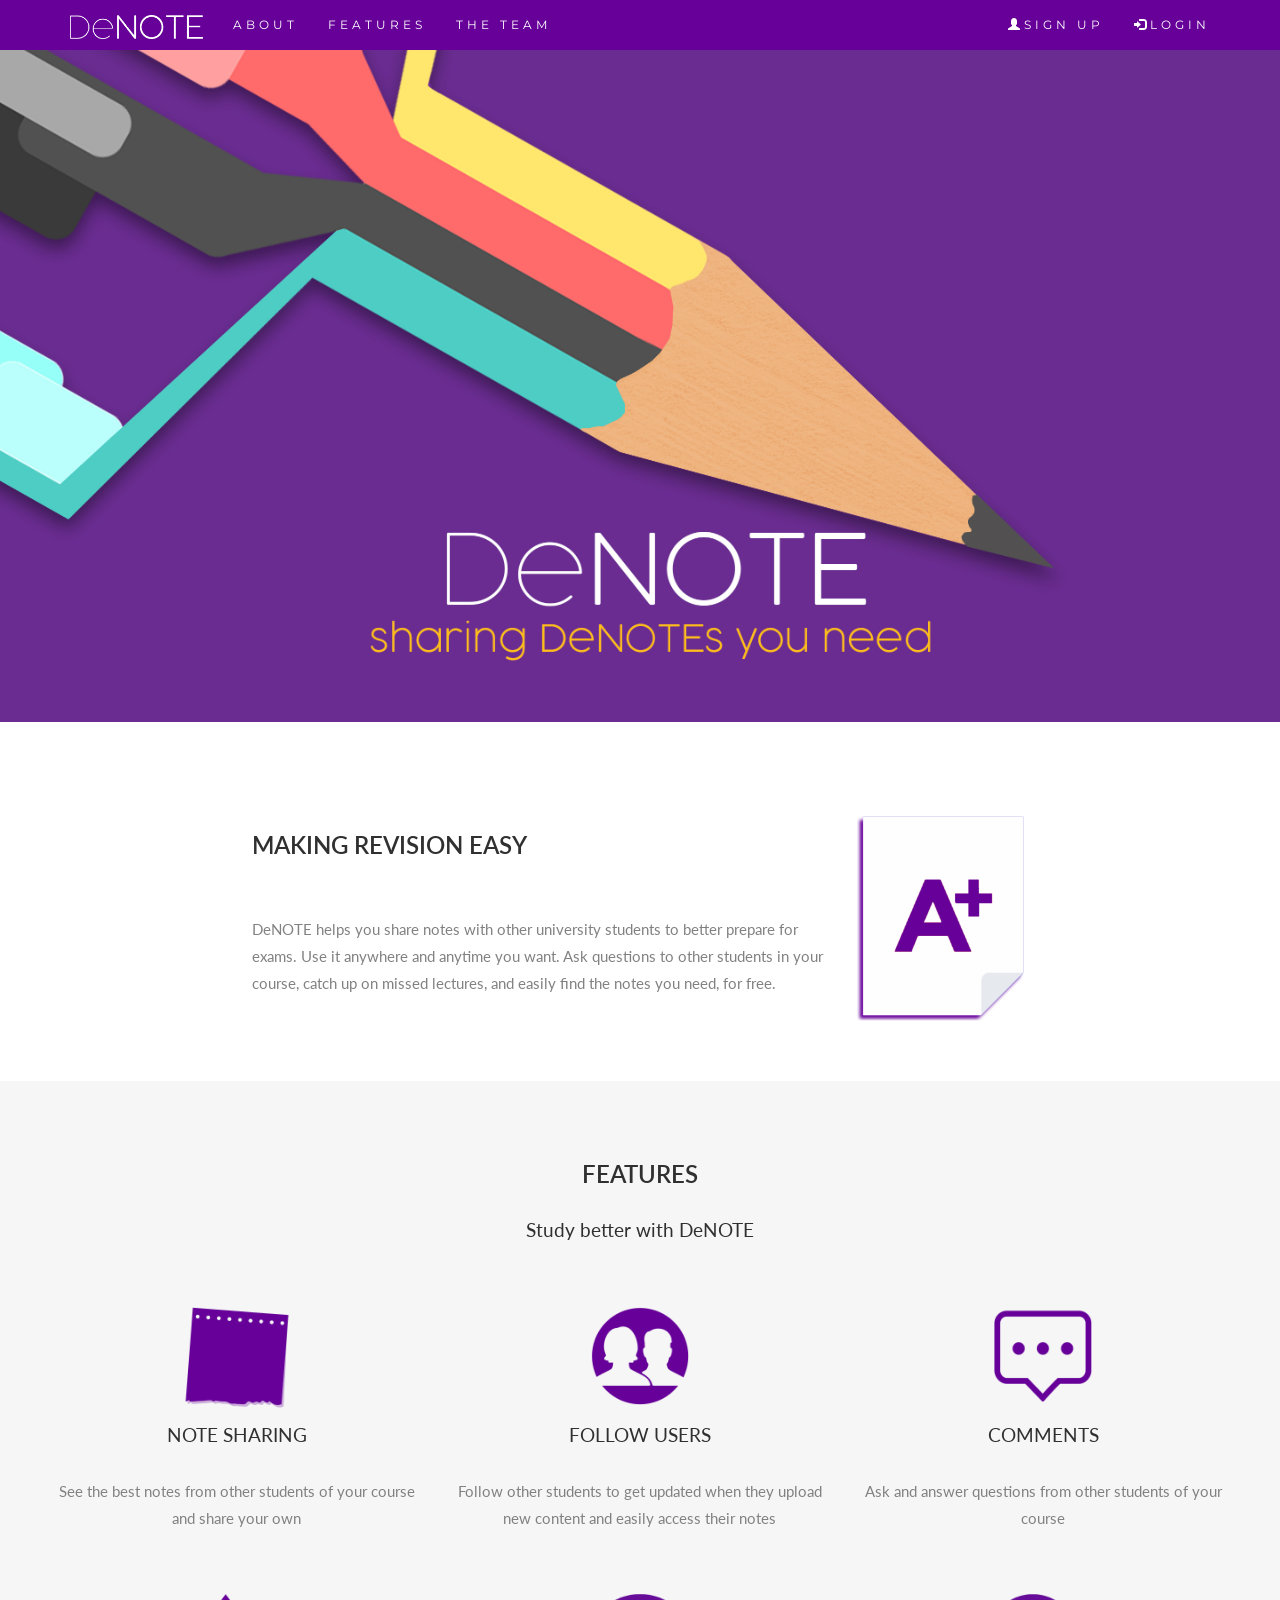
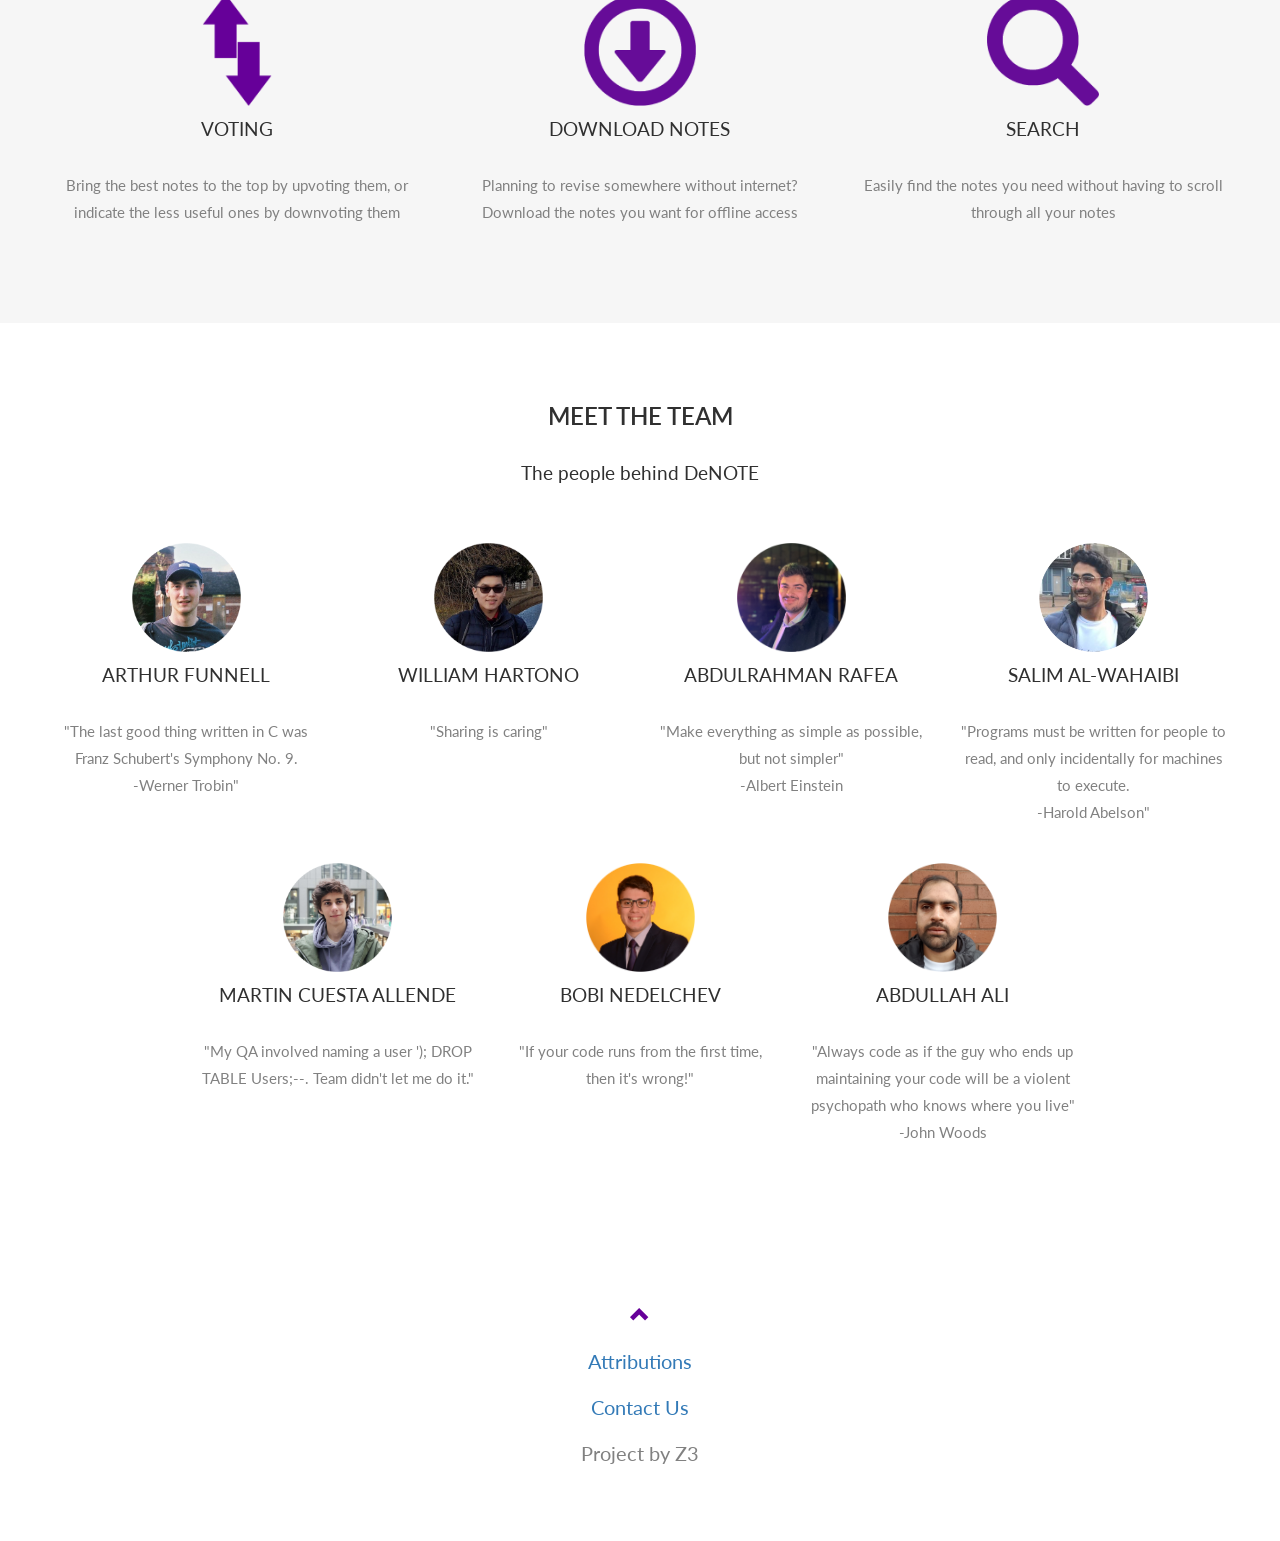
==== index.html @ 0dbfe0a3 "styling" ====
<!DOCTYPE html>
<html lang="en">

  <head>
    <!-- Theme Made By www.w3schools.com -->
    <title>DeNOTE</title>
    <meta charset="utf-8">
    <meta name="viewport" content="width=device-width, initial-scale=1">
    <link rel="stylesheet" href="https://maxcdn.bootstrapcdn.com/bootstrap/3.4.0/css/bootstrap.min.css">
    <link rel="stylesheet" href="Welcome Page/welcomeStyleSheet.css">
    <link href="https://fonts.googleapis.com/css?family=Montserrat" rel="stylesheet" type="text/css">
    <link href="https://fonts.googleapis.com/css?family=Lato" rel="stylesheet" type="text/css">
    <script src="https://ajax.googleapis.com/ajax/libs/jquery/3.3.1/jquery.min.js"></script>
    <script src="https://maxcdn.bootstrapcdn.com/bootstrap/3.4.0/js/bootstrap.min.js"></script>
  </head>

  <body id="myPage" data-spy="scroll" data-target=".navbar" data-offset="60">

    <nav class="navbar navbar-default navbar-fixed-top">
      <div class="container">
        <div class="navbar-header">
          <button type="button" class="navbar-toggle" data-toggle="collapse" data-target="#myNavbar">
          <span class="icon-bar"></span>
          <span class="icon-bar"></span>
          <span class="icon-bar"></span>
          </button>
          <a class="navbar-brand" href="#WelcomePage"><img src="Welcome Page/logo_white.png"  height="23.5" alt="White DeNOTE logo"> </a>
        </div>
        <div class="collapse navbar-collapse" id="myNavbar">
          <ul class="nav navbar-nav navbar-center">
            <li><a href="#about">ABOUT</a></li>
            <li><a href="#features">FEATURES</a></li>
            <li><a href="#theTeam">THE TEAM</a></li>
          </ul>
          <ul class="nav navbar-nav navbar-right">
            <li><a href="SignIn SignUp/signUp.php"><span class="glyphicon glyphicon-user"></span>SIGN UP</a></li>
            <li><a href="SignIn SignUp/signIn.php"><span class="glyphicon glyphicon-log-in"></span>LOGIN</a></li>
          </ul>
        </div>
      </div>
    </nav>

    <div id="WelcomePage" class="jumbotron" style="background-color:#6a2c91">
      <span class=""><img src="Welcome Page/De-note-poster.jpg" class="jumbotron-Image" alt="DeNOTE poster"></span>
    </div>

    <!-- Container (About Section) -->
    <div id="about" class="container-fluid">
      <div class="row">
        <div class="col-sm-2"></div>
        <div class="col-sm-6">
          <h2>Making revision easy</h2>
          <br>
          <p>DeNOTE helps you share notes with other university students to better prepare for exams. Use it anywhere and anytime you want. Ask questions to other students in your course, catch up on missed lectures, and easily find the notes you need, for free. </p>
        </div>
        <div class="col-sm-2">
          <span><img src="Welcome Page/Icons/A+_Icon.png" class="About-Icon" alt="A+ mark icon"></span>
        </div>
        <div class="col-sm-2"></div>
      </div>
    </div>

    <!-- Container (Features Section) -->
    <div id="features" class="container-fluid text-center bg-grey">
      <h2>Features</h2>
      <h4>Study better with DeNOTE</h4>
      <br>
      <div class="row slideanim" style="padding-bottom: 25px">
        <div class="col-sm-4">
          <span><img src="Welcome Page/Icons/Note icon.png" class="Feature-Icon" alt="Note icon"></span>
          <h4>NOTE SHARING</h4>
          <p>See the best notes from other students of your course and share your own</p>
          <br>
        </div>
        <div class="col-sm-4">
          <span><img src="Welcome Page/Icons/Profile_Icon.png" class="Feature-Icon" alt="Profile icon"></span>
          <h4>FOLLOW USERS</h4>
          <p>Follow other students to get updated when they upload new content and easily access their notes</p>
          <br>
        </div>
        <div class="col-sm-4">
          <span><img src="Welcome Page/Icons/Comment_icon.png" class="Feature-Icon" alt="Comment icon"></span>
          <h4>COMMENTS</h4>
          <p>Ask and answer questions from other students of your course</p>
          <br>
        </div>
      </div>
      <div class="row slideanim">
        <div class="col-sm-4">
          <span><img src="Welcome Page/Icons/Upvote down vote Icon.png" class="Feature-Icon" alt="Voting icon"></span>
          <h4>VOTING</h4>
          <p>Bring the best notes to the top by upvoting them, or indicate the less useful ones by downvoting them</p>
          <br>
        </div>
        <div class="col-sm-4">
          <span><img src="Welcome Page/Icons/Download Icon.png" class="Feature-Icon" alt="Download icon"></span>
          <h4>DOWNLOAD NOTES</h4>
          <p>Planning to revise somewhere without internet? Download the notes you want for offline access</p>
          <br>
        </div>
        <div class="col-sm-4">
          <span><img src="Welcome Page/Icons/Search Icon.png" class="Feature-Icon" alt="Search icon"></span>
          <h4>SEARCH</h4>
          <p>Easily find the notes you need without having to scroll through all your notes</p>
          <br>
        </div>
      </div>
    </div>

    <!-- Container (theTeam Section) -->
    <div id="theTeam" class="container-fluid text-center">
      <h2>MEET THE TEAM</h2>
      <h4>The people behind DeNOTE</h4>
      <br>
      <div class="row">
        <div class="slideanim">
          <div class="col-sm-3">
            <span><img src="Welcome Page/Team Images/Arthur.png" class="Team-Icon" alt="Arthur image"></span>
            <h4>ARTHUR FUNNELL</h4>
            <p>"The last good thing written in C was Franz Schubert's Symphony No. 9. <br>-Werner Trobin"</p>
            <br>
          </div>
          <div class="col-sm-3">
            <span><img src="Welcome Page/Team Images/William.png" class="Team-Icon" alt="William image"></span>
            <h4>WILLIAM HARTONO</h4>
            <p>"Sharing is caring"</p>
            <br>
          </div>
          <div class="col-sm-3">
            <span><img src="Welcome Page/Team Images/Abdulrahman.png" class="Team-Icon" alt="Abdulrahman image"></span>
            <h4>ABDULRAHMAN RAFEA</h4>
            <p>"Make everything as simple as possible, but not simpler" <br>-Albert Einstein</p>
            <br>
          </div>
          <div class="col-sm-3">
            <span><img src="Welcome Page/Team Images/Salim.png" class="Team-Icon" alt="Salim image"></span>
            <h4>SALIM AL-WAHAIBI</h4>
            <p>"Programs must be written for people to read, and only incidentally for machines to execute. <br>-Harold Abelson"</p>
            <br>
          </div>
        </div>
        <div class="slideanim">
          <div class="col-sm-3 Team-Center-Left">
            <span><img src="Welcome Page/Team Images/Martin.png" class="Team-Icon" alt="Martin image"></span>
            <h4>MARTIN CUESTA ALLENDE</h4>
            <p>"My QA involved naming a user '); DROP TABLE Users;--. Team didn't let me do it."</p>
            <br>
          </div>
          <div class="col-sm-3">
            <span><img src="Welcome Page/Team Images/Bobi.png" class="Team-Icon" alt="Bobi image"></span>
            <h4>BOBI NEDELCHEV</h4>
            <p>"If your code runs from the first time, then it's wrong!"</p>
            <br>
          </div>
          <div class="col-sm-3 Team-Center-Right">
            <span><img src="Welcome Page/Team Images/Abdullah.png" class="Team-Icon" alt="Abdullah image"></span>
            <h4>ABDULLAH ALI</h4>
            <p>"Always code as if the guy who ends up maintaining your code will be a violent psychopath who knows where you live" <br>-John Woods</p>
            <br>
          </div>
        </div>
      </div>
    </div>

    <footer id="footer" class="container-fluid text-center footer-position">
      <a href="#top" title="To Top">
      <span class="glyphicon glyphicon-chevron-up"></span>
      </a>
       <p style="font-size:20px; color: #818181;"><a href="/attribution/attributions.php">Attributions</a></p>
       <p style="font-size:20px; color: #818181;"><a data-toggle="modal" data-target="#myModal">Contact Us</a></p>

       <!-- Modal -->
       <div class="modal fade" id="myModal" role="dialog" style="padding-top: 35vh;">
         <div class="modal-dialog">

           <!-- Modal content-->
           <div class="modal-content">
             <div class="modal-header">
               <button type="button" class="close" data-dismiss="modal">&times;</button>
               <h4 class="modal-title">Contact Information</h4>
             </div>
             <div class="modal-body" style="text-align: left;">
               <p><b>Martin Cuesta Allende</b><br>Administrator<br>Email: z3denote@gmail.com</p>
             </div>
           </div>

         </div>
       </div>

      <p style="font-size:20px; color: #818181;">Project by Z3</p>
    </footer>

    <script>
      $(document).ready(function(){
        // Add smooth scrolling to all links in navbar + footer link
        $(".navbar a, footer a[href='#WelcomePage']").on('click', function(event) {
          // Make sure this.hash has a value before overriding default behavior
          if (this.hash !== "") {
            // Prevent default anchor click behavior
            event.preventDefault();

            // Store hash
            var hash = this.hash;

            // Using jQuery's animate() method to add smooth page scroll
            // The optional number (900) specifies the number of milliseconds it takes to scroll to the specified area
            $('html, body').animate({
              scrollTop: $(hash).offset().top
            }, 900, function(){

              // Add hash (#) to URL when done scrolling (default click behavior)
              window.location.hash = hash;
            });
          } // End if
        });

        $(window).scroll(function() {
          $(".slideanim").each(function(){
            var pos = $(this).offset().top;

            var winTop = $(window).scrollTop();
              if (pos < winTop + 600) {
                $(this).addClass("slide");
              }
          });
        });
      })
    </script>
  </body>
</html>
---- Welcome Page/welcomeStyleSheet.css ----
body {
  font: 400 15px Lato, sans-serif;
  line-height: 1.8;
  color: #818181;
}
h2 {
  font-size: 24px;
  text-transform: uppercase;
  color: #303030;
  font-weight: 600;
  margin-bottom: 30px;
}
h4 {
  font-size: 19px;
  line-height: 1.375em;
  color: #303030;
  font-weight: 400;
  margin-bottom: 30px;
}

.navbar {
  margin-bottom: 0;
  background-color: #660099;
  z-index: 9999;
  border: 0;
  font-size: 12px !important;
  line-height: 1.42857143 !important;
  letter-spacing: 4px;
  border-radius: 0;
  font-family: Montserrat, sans-serif;
}
.navbar li a, .navbar .navbar-brand {
  color: #fff !important;
}
.navbar-nav li a:hover, li.active a {
  color: #660099 !important;
  background-color: #fff !important;
}
.navbar-default .navbar-toggle {
  border-color: transparent;
  color: #fff !important;
}

.jumbotron-Image {
  height: 100%;
  width: 100%;
  display: block;
  margin-left: auto;
  margin-right: auto;
}

.About-Icon{
  width: 100%;
}

.Feature-Icon{
  width: 30%;
  height: 30%;
}

.Team-Icon{
  width: 40%;
  height: 40%;
}

footer .glyphicon {
  font-size: 20px;
  margin-bottom: 20px;
  color: #660099;
}

.slideanim {visibility:hidden;}
.slide {
  animation-name: slide;
  -webkit-animation-name: slide;
  animation-duration: 1s;
  -webkit-animation-duration: 1s;
  visibility: visible;
}

.container-fluid {
  padding: 60px 50px;
}

.bg-grey {
  background-color: #f6f6f6;
}

@keyframes slide {
  0% {
    opacity: 0;
    transform: translateY(70%);
  }
  100% {
    opacity: 1;
    transform: translateY(0%);
  }
}

@-webkit-keyframes slide {
  0% {
    opacity: 0;
    -webkit-transform: translateY(70%);
  }
  100% {
    opacity: 1;
    -webkit-transform: translateY(0%);
  }
}

@media screen and (min-width: 768px) {
  .Team-Center-Left{
    margin-left: 12.5%;
  }
  .Team-Center-Right{
    margin-right: 12.5%;
  }
}

@media screen and (max-width: 768px) {
  .col-sm-4, col-sm-8 {
    text-align: center;
    margin: 25px 0;
  }
}

@media screen and (max-width: 768px) {
  .col-sm-3 {
    text-align: center;
  }
  .btn-lg {
    width: 100%;
    margin-bottom: 35px;
  }
}

@media screen and (max-width: 480px) {
  .logo {
    font-size: 150px;
  }
}
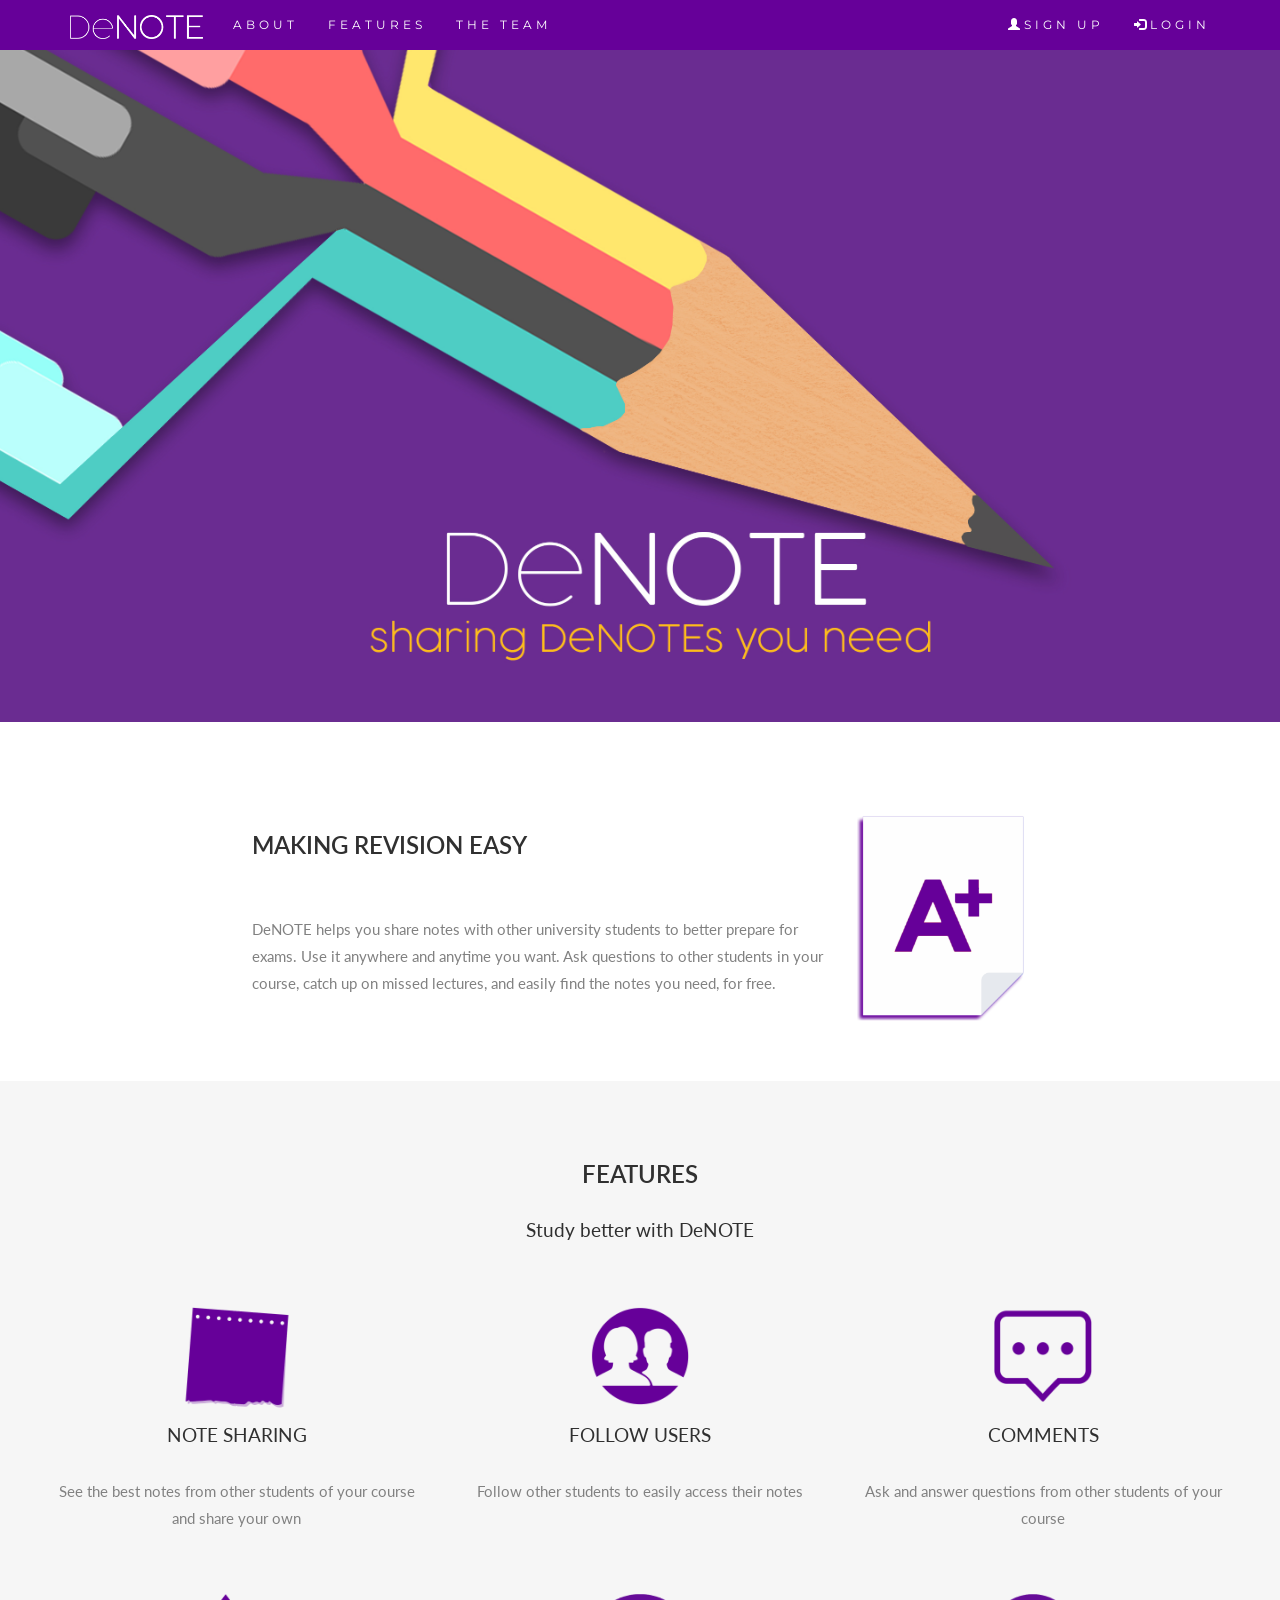
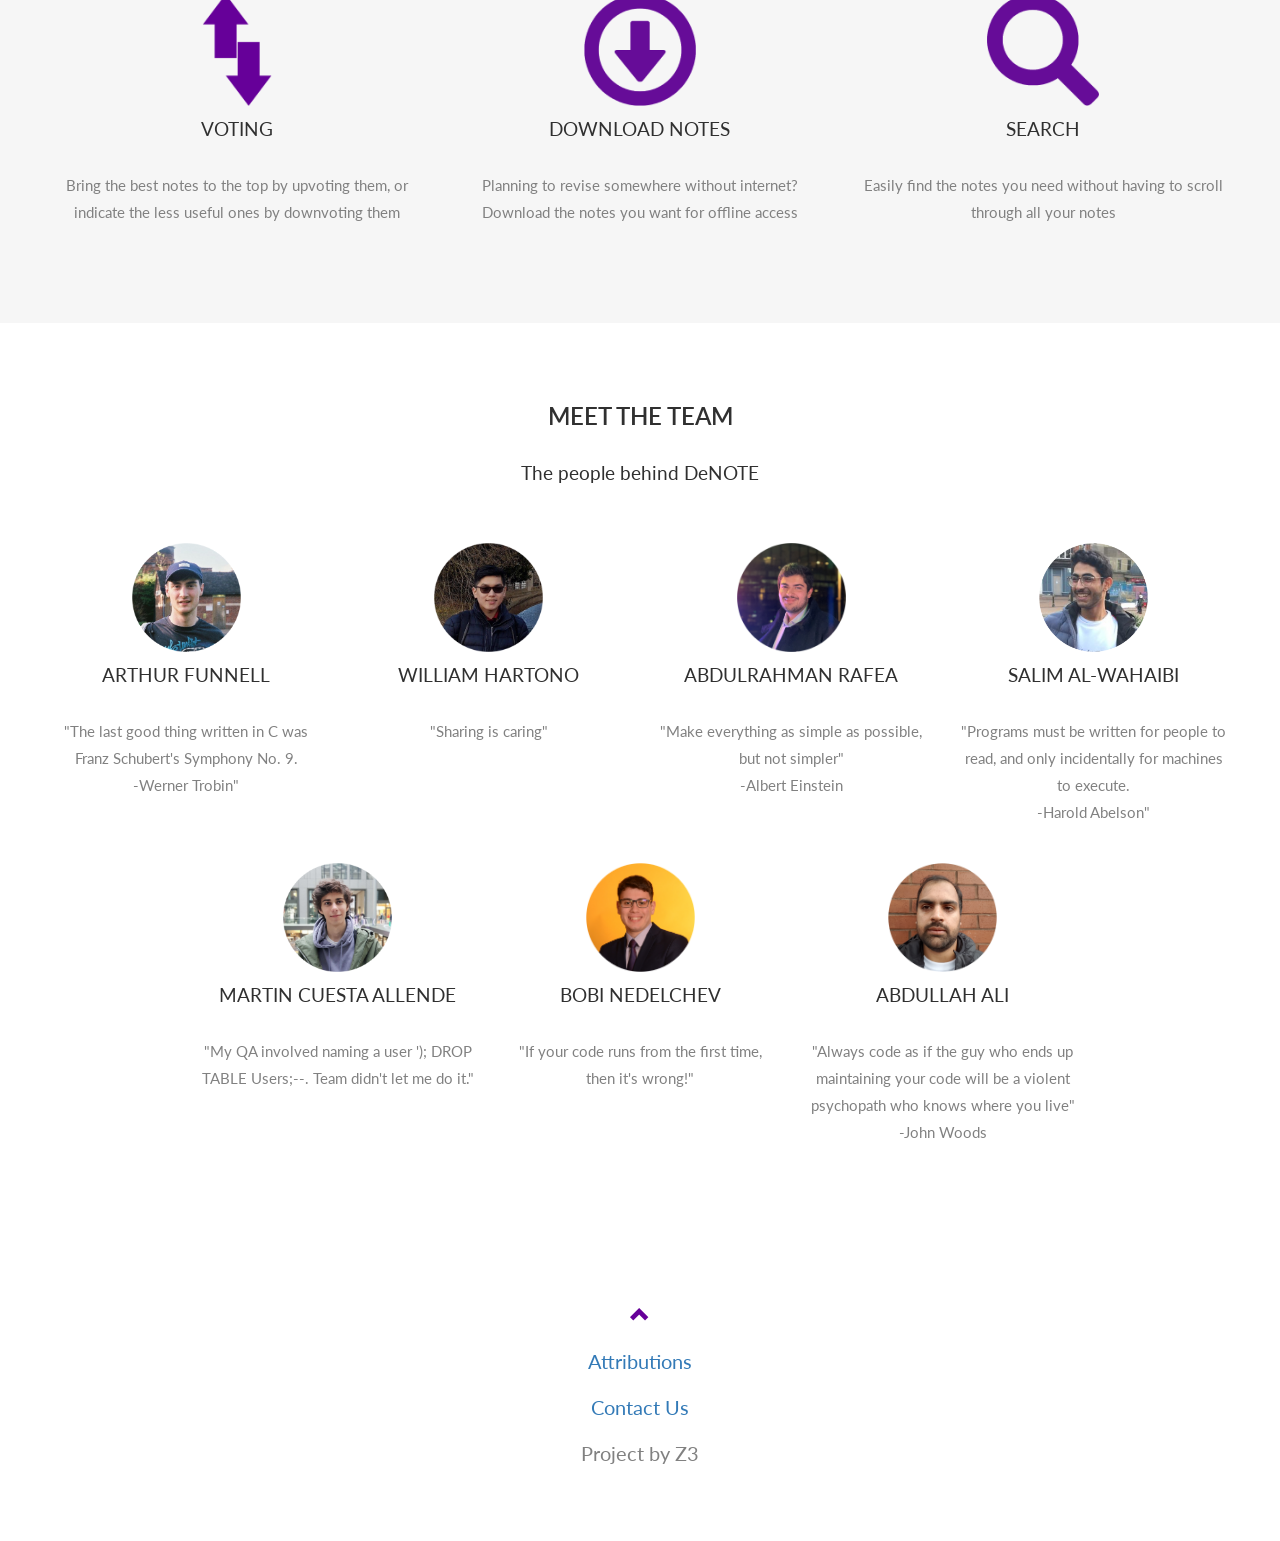
==== commit 8ac9d5f8: "2" ====
--- a/index.html
+++ b/index.html
@@ -75,7 +75,7 @@
         <div class="col-sm-4">
           <span><img src="Welcome Page/Icons/Profile_Icon.png" class="Feature-Icon" alt="Profile icon"></span>
           <h4>FOLLOW USERS</h4>
-          <p>Follow other students to get updated when they upload new content and easily access their notes</p>
+          <p>Follow other students to easily access their notes</p>
           <br>
         </div>
         <div class="col-sm-4">
@@ -166,7 +166,7 @@
       <a href="#top" title="To Top">
       <span class="glyphicon glyphicon-chevron-up"></span>
       </a>
-       <p style="font-size:20px; color: #818181;"><a href="/attribution/attributions.php">Attributions</a></p>
+       <p style="font-size:20px; color: #818181;"><a href="attribution/attributions.php">Attributions</a></p>
        <p style="font-size:20px; color: #818181;"><a data-toggle="modal" data-target="#myModal">Contact Us</a></p>
 
        <!-- Modal -->
